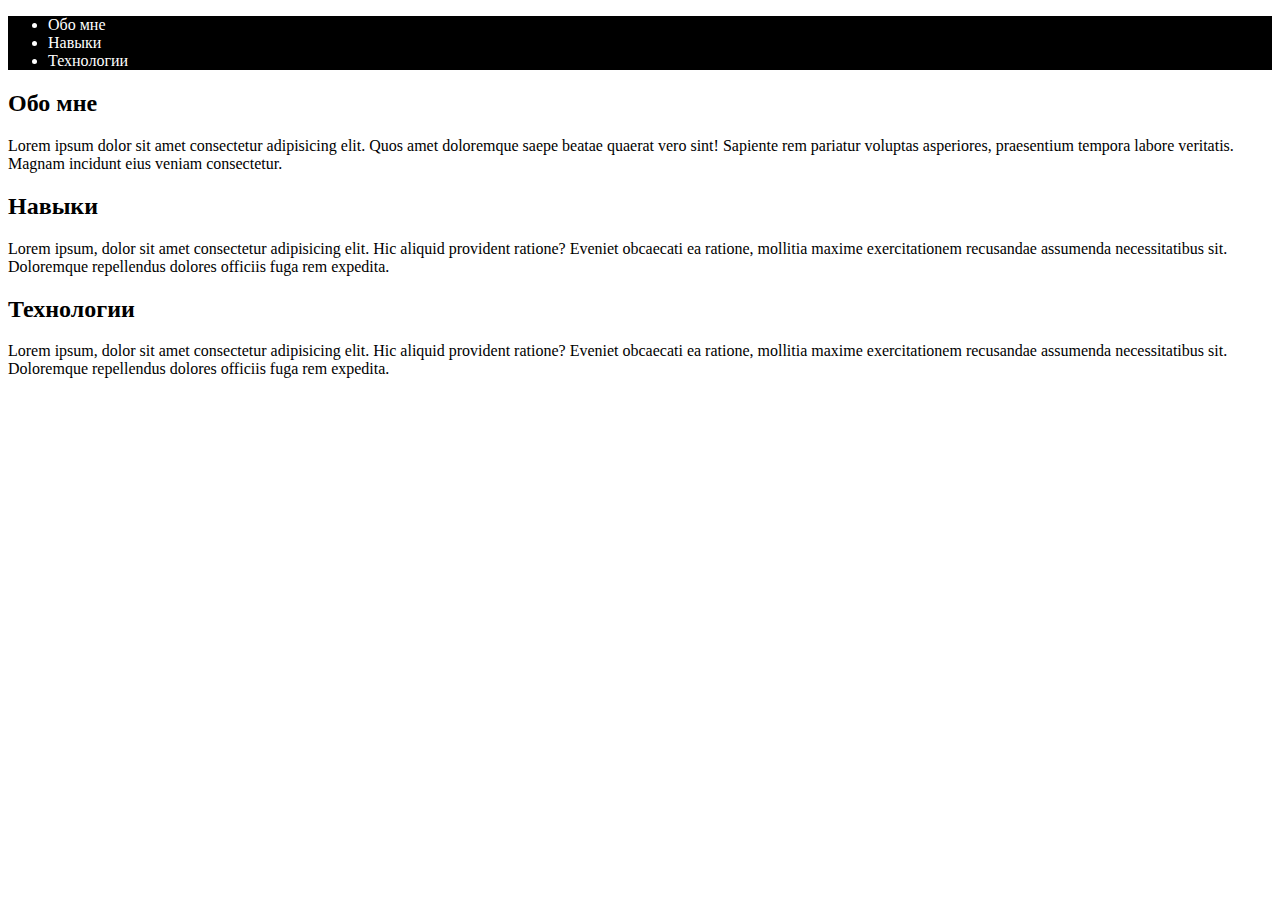
==== index.html @ c86a75dd "231-3213 Intro" ====
<!DOCTYPE html>
<html lang="ru">
    <head>
        <meta charset="UTF-8">
        <meta name="viewport" content="width=device-width, initial-scale=1.0">
        <title>Веб-разработчик</title>
        <link rel="stylesheet" href = "style.css">
    </head>
    <body>
        <header>
            <nav>
                <ul>
                    <li>Обо мне</li>
                    <li>Навыки</li>
                    <li>Технологии</li>
                </ul>
            </nav>
        </header>
        <main>
            <section>
                <h2>Обо мне</h2>
                <p>
                    Lorem ipsum dolor sit amet consectetur adipisicing elit.
                    Quos amet doloremque saepe beatae quaerat vero sint! Sapiente rem pariatur voluptas asperiores, praesentium tempora labore veritatis.
                    Magnam incidunt eius veniam consectetur.
                </p>
            </section>
            <section>
                <h2>Навыки</h2>
                <p>
                    Lorem ipsum, dolor sit amet consectetur adipisicing elit. Hic aliquid provident ratione? 
                    Eveniet obcaecati ea ratione, mollitia maxime exercitationem recusandae assumenda necessitatibus sit. 
                    Doloremque repellendus dolores officiis fuga rem expedita.
                </p>
            </section>
            <section>
                <h2>Технологии</h2>
                <p>
                    Lorem ipsum, dolor sit amet consectetur adipisicing elit. Hic aliquid provident ratione? 
                    Eveniet obcaecati ea ratione, mollitia maxime exercitationem recusandae assumenda necessitatibus sit. 
                    Doloremque repellendus dolores officiis fuga rem expedita.
                </p>
            </section>
        </main>
    </body>
</html>
---- style.css ----
header{
    background-color: black;
    color: white;
}
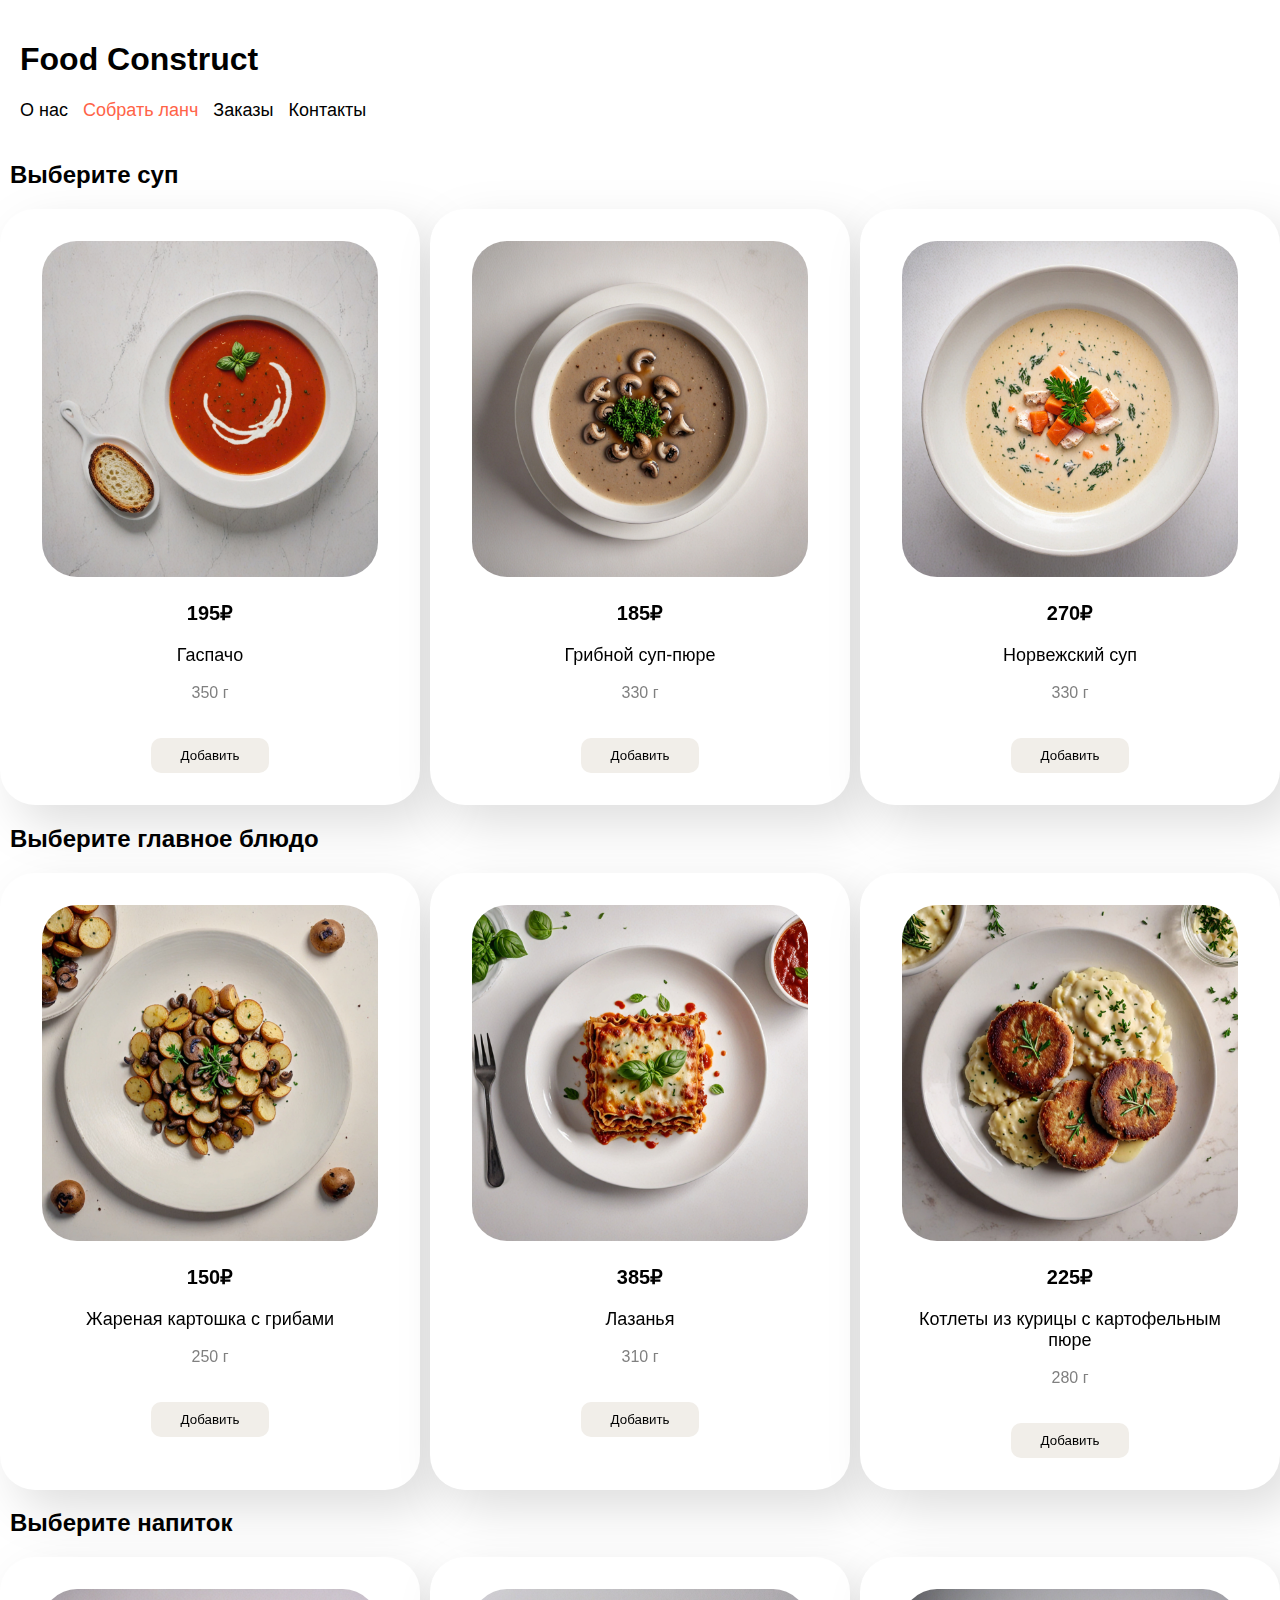
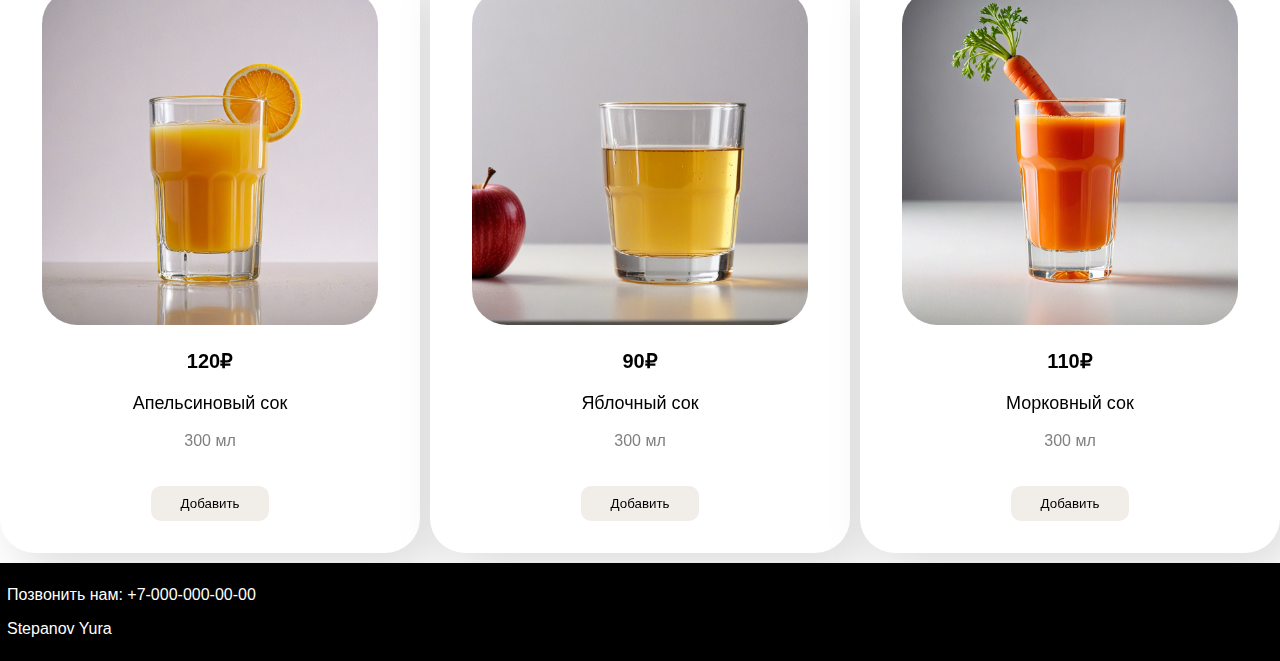
==== commit 7acf621d: "lab_2" ====
--- a/index.html
+++ b/index.html
@@ -1,46 +1,111 @@
-<!DOCTYPE html>
-<html lang="ru">
-    <head>
-        <meta charset="UTF-8">
-        <meta name="viewport" content="width=device-width, initial-scale=1.0">
-        <title>Веб-разработчик</title>
-        <link rel="stylesheet" href = "style.css">
-    </head>
-    <body>
-        <header>
-            <nav>
-                <ul>
-                    <li>Обо мне</li>
-                    <li>Навыки</li>
-                    <li>Технологии</li>
-                </ul>
-            </nav>
-        </header>
-        <main>
-            <section>
-                <h2>Обо мне</h2>
-                <p>
-                    Lorem ipsum dolor sit amet consectetur adipisicing elit.
-                    Quos amet doloremque saepe beatae quaerat vero sint! Sapiente rem pariatur voluptas asperiores, praesentium tempora labore veritatis.
-                    Magnam incidunt eius veniam consectetur.
-                </p>
-            </section>
-            <section>
-                <h2>Навыки</h2>
-                <p>
-                    Lorem ipsum, dolor sit amet consectetur adipisicing elit. Hic aliquid provident ratione? 
-                    Eveniet obcaecati ea ratione, mollitia maxime exercitationem recusandae assumenda necessitatibus sit. 
-                    Doloremque repellendus dolores officiis fuga rem expedita.
-                </p>
-            </section>
-            <section>
-                <h2>Технологии</h2>
-                <p>
-                    Lorem ipsum, dolor sit amet consectetur adipisicing elit. Hic aliquid provident ratione? 
-                    Eveniet obcaecati ea ratione, mollitia maxime exercitationem recusandae assumenda necessitatibus sit. 
-                    Doloremque repellendus dolores officiis fuga rem expedita.
-                </p>
-            </section>
-        </main>
-    </body>
-</html>+<!DOCTYPE html>
+<html lang="ru">
+    <head>
+        <meta charset="UTF-8">
+        <meta name="viewport" content="width=device-width, initial-scale=1.0">
+        <title>Собрать ланч - Food Construct</title>
+        <link rel="stylesheet" href="styles.css"> <!-- Подключение общих стилей -->
+        <link rel="stylesheet" href="lunch.css"> <!-- Подключение стилей для страницы Собрать ланч -->
+    </head>
+    <body>
+        <header>
+            <div>
+                <h1>Food Construct</h1>
+            </div>
+            <nav class="menu">
+                <a class="nav-btn" href="https://stepanov-lab1.netlify.app">О нас</a>
+                <a href="" class="active">Собрать ланч</a>
+                <a class="nav-btn" href="">Заказы</a>
+                <a class="nav-btn" href="#contacts">Контакты</a>
+            </nav>
+        </header>
+        <main>
+            <div class="container">
+                <section>
+                    <h2>Выберите суп</h2>
+                    <div class="menu-grid">
+                        <div>
+                            <img src="gazpacho.jpg" alt="Гаспачо">
+                            <p class="price">195&#x20bd</p>
+                            <p class="name">Гаспачо</p>
+                            <p class="weight">350 г</p>
+                            <button>Добавить</button>
+                        </div>
+                        <div>
+                            <img src="mushroom_soup.jpg" alt="Грибной суп-пюре">
+                            <p class="price">185&#x20bd</p>
+                            <p class="name">Грибной суп-пюре</p>
+                            <p class="weight">330 г</p>
+                            <button>Добавить</button>
+                        </div>
+                        <div>
+                            <img src="norwegian_soup.jpg" alt="Норвежский суп">
+                            <p class="price">270&#x20bd</p>
+                            <p class="name">Норвежский суп</p>
+                            <p class="weight">330 г</p>
+                            <button>Добавить</button>
+                        </div>
+                    </div>
+                </section>
+                <section>
+                    <h2>Выберите главное блюдо</h2>
+                    <div class="menu-grid">
+                        <div>
+                            <img src="potatoesmushrooms.jpg" alt="Жареная картошка с грибами">
+                            <p class="price">150&#x20bd</p>
+                            <p class="name">Жареная картошка с грибами</p>
+                            <p class="weight">250 г</p>
+                            <button>Добавить</button>
+                        </div>
+                        <div>
+                            <img src="lasagna.jpg" alt="Лазанья">
+                            <p class="price">385&#x20bd</p>
+                            <p class="name">Лазанья</p>
+                            <p class="weight">310 г</p>
+                            <button>Добавить</button>
+                        </div>
+                        <div>
+                            <img src="chickencutlet.jpg" alt="Котлеты из курицы с картофельным пюре">
+                            <p class="price">225&#x20bd</p>
+                            <p class="name">Котлеты из курицы с картофельным пюре</p>
+                            <p class="weight">280 г</p>
+                            <button>Добавить</button>
+                        </div>
+                    </div>
+                </section>
+                <section>
+                    <h2>Выберите напиток</h2>
+                    <div class="menu-grid">
+                        <div>
+                            <img src="orangejuice.jpg" alt="Апельсиновый сок">
+                            <p class="price">120&#x20bd</p>
+                            <p class="name">Апельсиновый сок</p>
+                            <p class="weight">300 мл</p>
+                            <button>Добавить</button>
+                        </div>
+                        <div>
+                            <img src="applejuice.jpg" alt="Яблочный сок">
+                            <p class="price">90&#x20bd</p>
+                            <p class="name">Яблочный сок</p>
+                            <p class="weight">300 мл</p>
+                            <button>Добавить</button>
+                        </div>
+                        <div>
+                            <img src="carrotjuice.jpg" alt="Морковный сок">
+                            <p class="price">110&#x20bd </p>
+                            <p class="name">Морковный сок</p>
+                            <p class="weight">300 мл</p>
+                            <button>Добавить</button>
+                        </div>
+                    </div>
+                </section>
+            </div>
+        </main>
+        <footer id="contacts">
+            <div class="contact">
+                <p>Позвонить нам: +7-000-000-00-00</p>
+                <p>Stepanov Yura</p>
+            </div>
+        </footer>
+    </body>
+</html>
--- a/lunch.css
+++ b/lunch.css
@@ -0,0 +1,138 @@
+body {
+    font-family: 'Arial', sans-serif;
+    margin: 0;
+    padding: 0;
+    display: flex;
+    flex-direction: column;
+}
+
+main {
+    flex-grow: 1;
+}
+
+header {
+    display: grid;
+    align-items: center;
+    padding: 20px;
+    background-color: #fff;
+}
+
+nav {
+    display: flex;
+    gap: 15px;
+}
+
+nav a {
+    text-decoration: none;
+    color: black;
+    font-size: 18px;
+}
+
+nav a.active {
+    color: tomato;
+}
+
+.menu-grid {
+    display: grid;
+    grid-template-columns: repeat(3, 1fr);
+    gap: 10px;
+}
+
+h2 {
+    padding-left: 10px;
+}
+
+section>div>div {
+    background-color: white;
+    padding: 30px 40px;
+    border-radius: 35px;
+    text-align: center;
+    position: relative;
+    border: 2px solid transparent;
+    filter: drop-shadow(17px 19px 24px rgba(0, 0, 0, 0.13));
+    cursor: pointer;
+    transition: border 0.3s, background-color 0.3s;
+}
+
+section>div>div img {
+    width: 100%;
+    border-radius: 35px;
+}
+
+section>div>div .price {
+    font-size: 20px;
+    font-weight: bold;
+}
+
+section>div>div .name {
+    font-size: 18px;
+}
+
+section>div>div .weight {
+    color: grey;
+    font-size: 16px;
+}
+
+section>div>div>button {
+    background-color: #f1eee9;
+    border: none;
+    padding: 10px 30px;
+    border-radius: 10px;
+    cursor: pointer;
+    margin-top: 20px;
+}
+
+section>div>div:hover {
+    border: 2px solid tomato;
+}
+
+section>div>div:hover>button {
+    background-color: rgb(181, 169, 169);
+}
+
+footer {
+    text-align: left;
+    padding: 7px;
+    background-color: #000;
+    color: #fff;
+    position: relative;
+    width: 100%;
+}
+
+.container {
+    margin-bottom: 10px;
+}
+
+/* Адаптивность для страницы Собрать ланч */
+@media (max-width: 800px) {
+    .menu-grid {
+        grid-template-columns: repeat(2, 1fr);
+    }
+
+    header, footer {
+        text-align: left;
+    }
+
+    nav {
+        justify-content: space-around;
+    }
+
+    h1, h2 {
+        text-align: left;
+    }
+}
+
+@media (max-width: 600px) {
+    .menu-grid {
+        grid-template-columns: 1fr;
+    }
+
+    nav {
+        flex-direction: column;
+        align-items: center;
+    }
+
+    nav a {
+        font-size: 22px;
+    }
+}
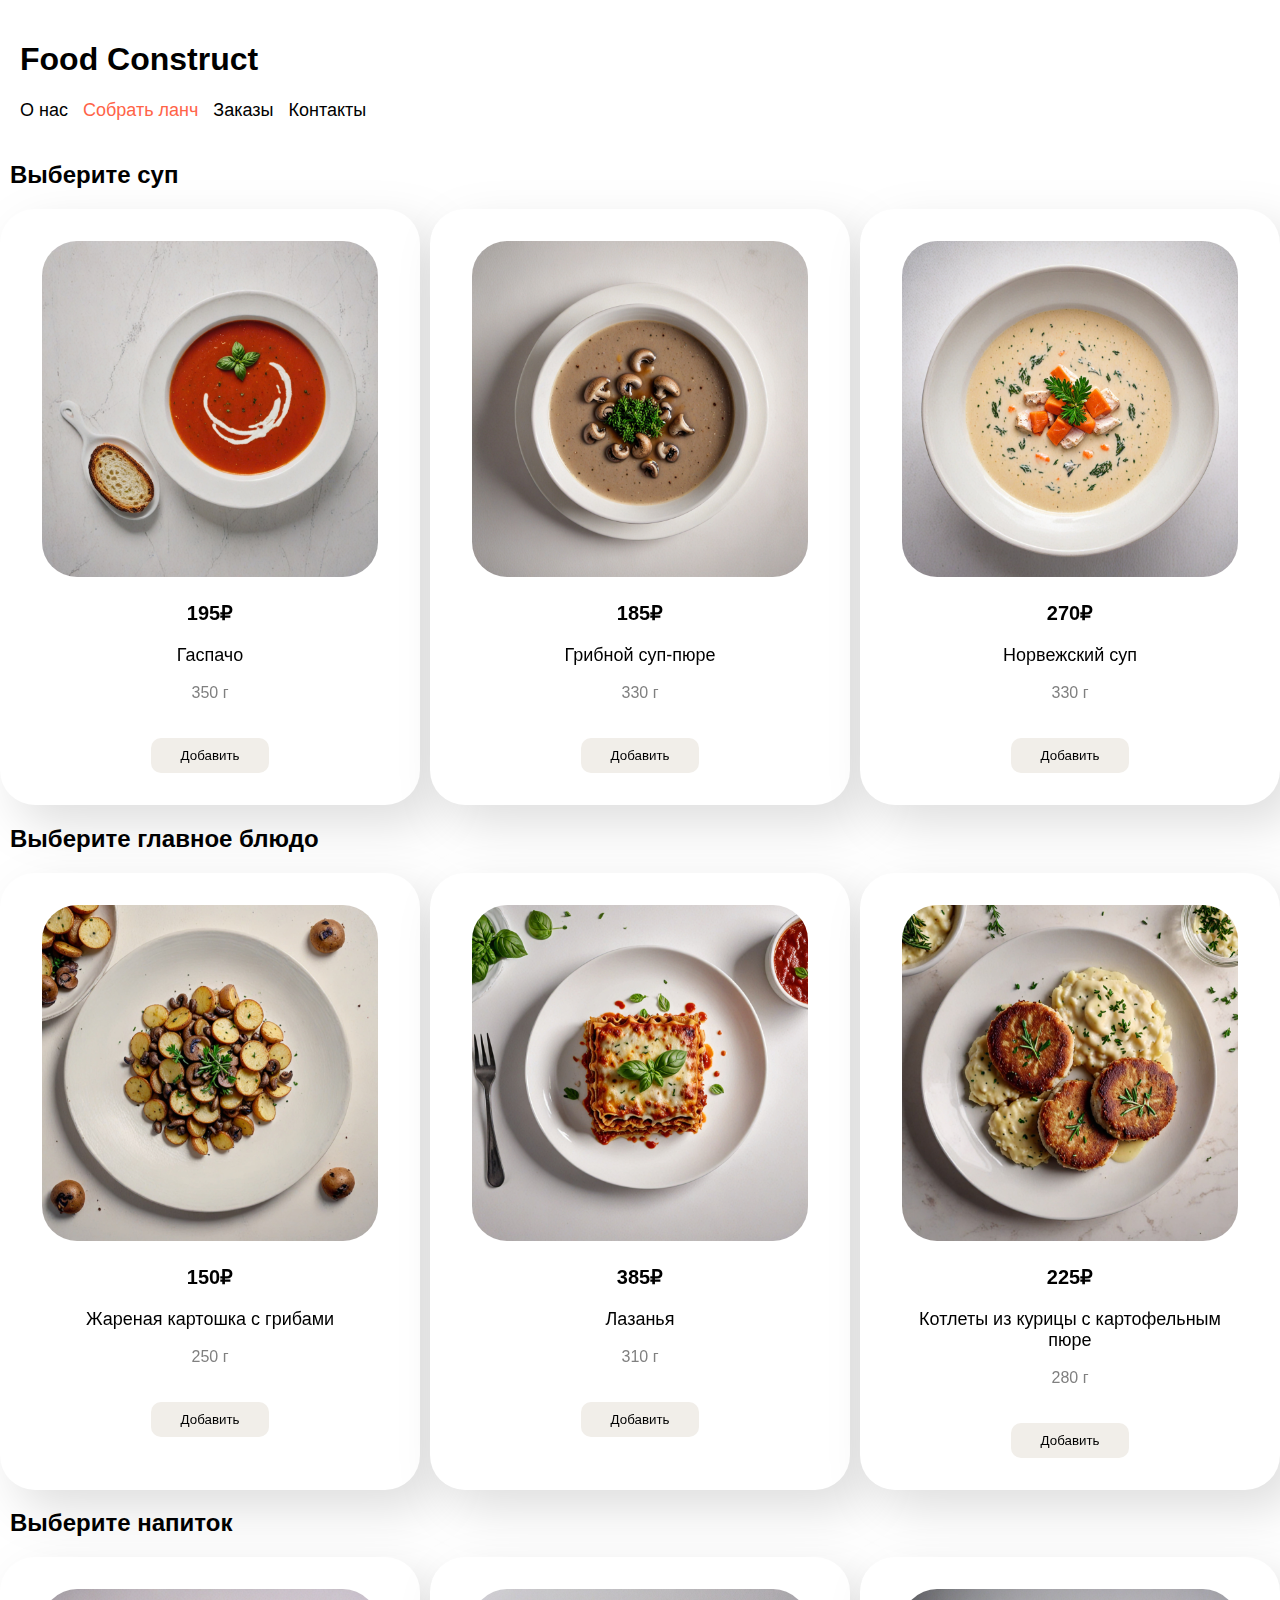
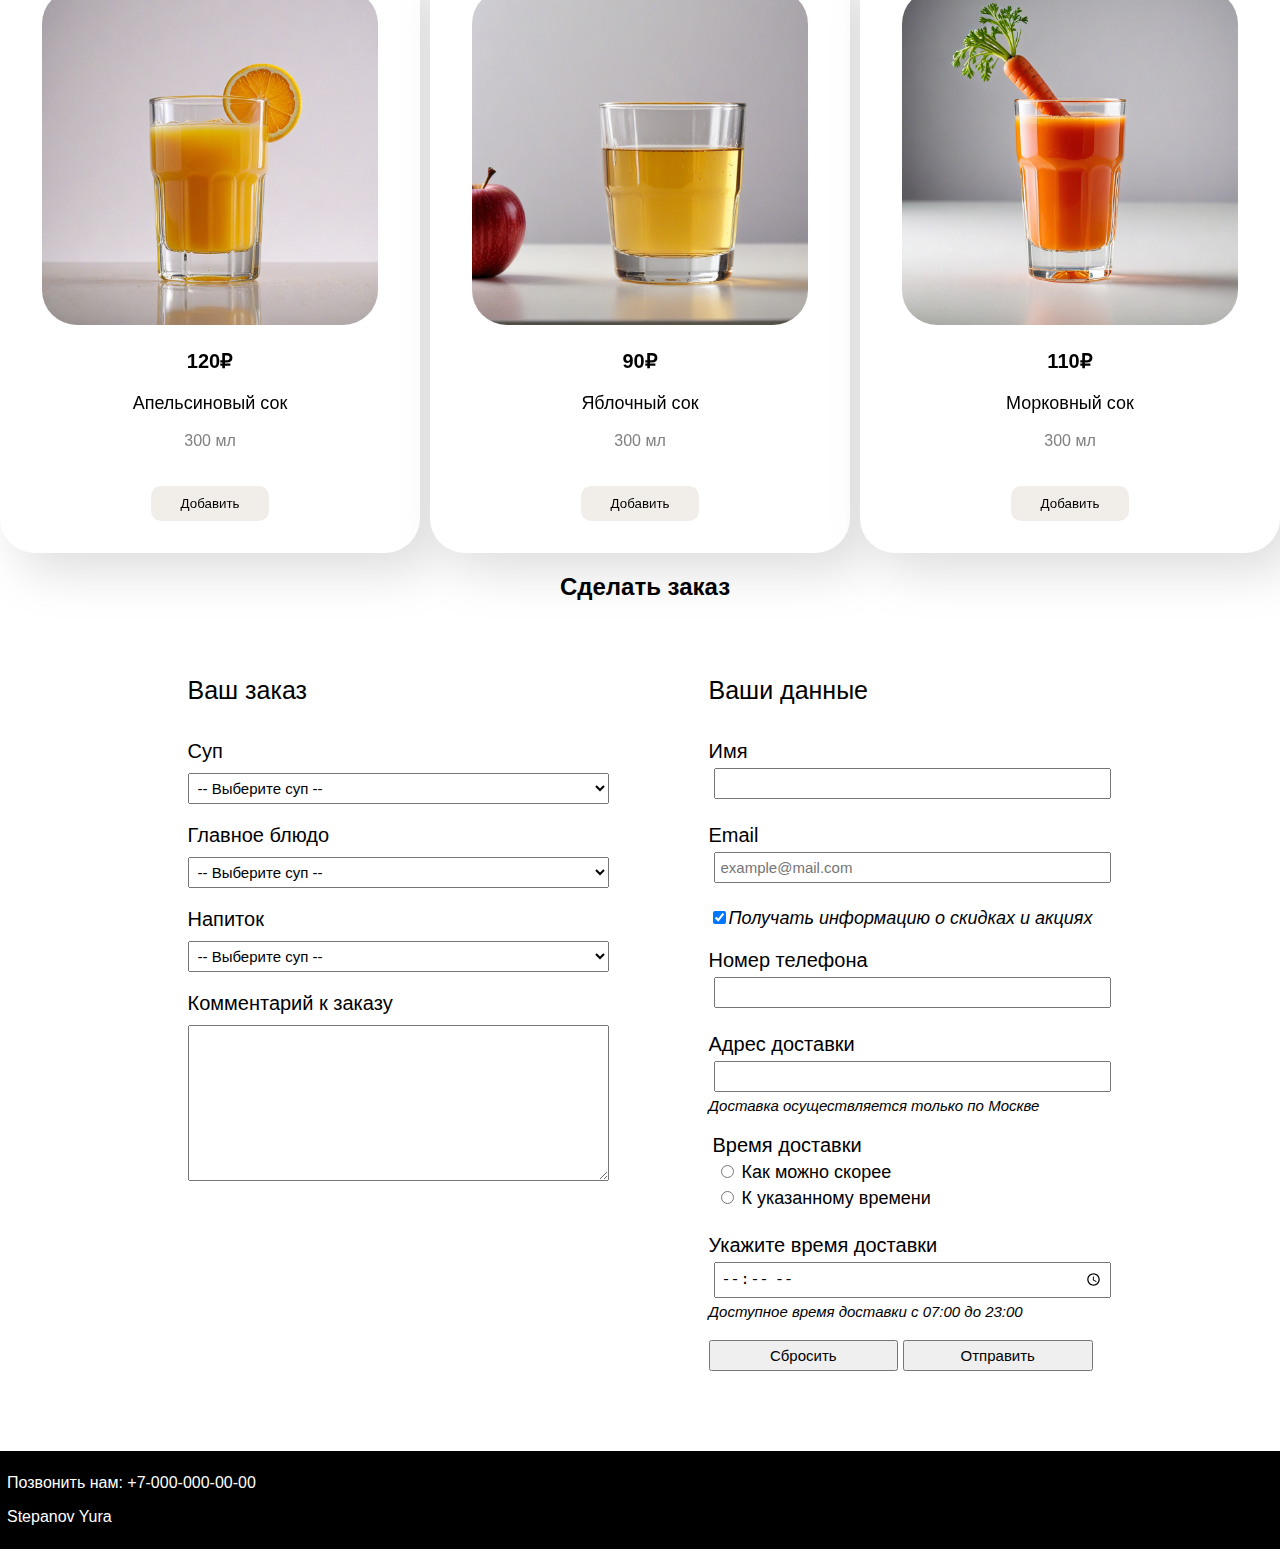
==== commit e98eb3dc: "lab2-3" ====
--- a/index.html
+++ b/index.html
@@ -13,8 +13,8 @@
                 <h1>Food Construct</h1>
             </div>
             <nav class="menu">
-                <a class="nav-btn" href="https://stepanov-lab1.netlify.app">О нас</a>
-                <a href="" class="active">Собрать ланч</a>
+                <a class="nav-btn" href="https://resplendent-sherbet-05e8b4.netlify.app/">О нас</a>
+                <a href="https://fantastic-creponne-952c65.netlify.app" class="active">Собрать ланч</a>
                 <a class="nav-btn" href="">Заказы</a>
                 <a class="nav-btn" href="#contacts">Контакты</a>
             </nav>
@@ -22,7 +22,7 @@
         <main>
             <div class="container">
                 <section>
-                    <h2>Выберите суп</h2>
+                    <h2>Выберите суп</h2> 
                     <div class="menu-grid">
                         <div>
                             <img src="gazpacho.jpg" alt="Гаспачо">
@@ -99,6 +99,91 @@
                         </div>
                     </div>
                 </section>
+
+                <div class="orderform">
+                    <h2>Сделать заказ</h2>
+                    <form method="POST" action="https://httpbin.org/post">
+                        <div class="client-order">
+                            <h3>Ваш заказ</h3>
+                            <label for="soup-select">Суп</label>
+                            <select name="soup" id="soup-select" required>
+                                <option value="">-- Выберите суп --</option>
+                                <option value="gaspacho">Гаспачо</option>
+                                <option value="mushroom-soup">Грибной суп</option>
+                                <option value="norvegian-soup">Норвежский суп</option>
+                            </select>
+        
+                            <label for="maindish-select">Главное блюдо</label>
+                            <select name="main-dish" id="maindish-select" required>
+                                <option value="">-- Выберите суп --</option>
+                                <option value="potato">Жареная картошка с грибами</option>
+                                <option value="lasagna">Лазанья</option>
+                                <option value="cutlets">Котлеты из курицы с картофельным пюре</option>
+                            </select>
+        
+                            <label for="drink-select">Напиток</label>
+                            <select name="drink" id="drink-select" required>
+                                <option value="">-- Выберите суп --</option>
+                                <option value="orange-juice">Апельсиновый сок</option>
+                                <option value="apple-juice">Яблочный сок</option>
+                                <option value="carrot-juice">Морковный сок</option>
+                            </select>
+        
+                            <label for="comment">Комментарий к заказу</label>
+                            <textarea name="order-comment" id="comment" cols="50" rows="10"></textarea>
+                        </div>
+        
+                        <div class="client-info">
+                            <h3>Ваши данные</h3>
+                            <div class="inputtext">
+                                <label for="client-name">Имя</label>
+                                <input type="text" id="client-name" name="c-name" required>
+                            </div>
+        
+                            <div class="inputtext">
+                                <label for="client-email">Email</label>
+                                <input type="email" id="client-email" name="c-email" placeholder="example@mail.com" required>
+                            </div>
+        
+                            <div class="agree-sales">   
+                                <label><input type="checkbox" id="agree" name="agree" checked>Получать информацию о скидках и акциях</label>
+                            </div>
+        
+                            <div class="inputtext">
+                                <label for="client-tel">Номер телефона</label>
+                                <input type="tel" id="client-tel" name="c-tel" required>
+                            </div>
+        
+                            <div class="inputtext">
+                                <label for="client-address">Адрес доставки</label>
+                                <input type="text" id="client-address" name="c-address" required>
+                                <label class="small-label" for="client-address">Доставка осуществляется только по Москве</label>
+                            </div>
+        
+                            <fieldset class="order-speed">
+                                <legend>Время доставки</legend>
+                                <div>
+                                    <input type="radio" name="speed" value="fast" id="order-fast" required>
+                                    <label for="order-fast">Как можно скорее</label>
+                                </div>
+                                <div>
+                                    <input type="radio" name="speed" value="accuracy" id="order-accuracy">
+                                    <label for="order-accuracy">К указанному времени</label>
+                                </div>
+                            </fieldset>
+        
+                            <div class="inputtext">
+                                <label for="orders-time">Укажите время доставки</label>
+                                <input type="time" name="order-time" id="orders-time" min="07:00" max="23:00" step="300" required>
+                                <label class="small-label" for="orders-time">Доступное время доставки с 07:00 до 23:00</label>
+                            </div>
+                            <div class="buttons">
+                                <button type="reset">Сбросить</button>
+                                <button type="submit">Отправить</button>
+                            </div>    
+                        </div>
+                    </form>
+                </div>
             </div>
         </main>
         <footer id="contacts">
--- a/lunch.css
+++ b/lunch.css
@@ -103,6 +103,126 @@
     margin-bottom: 10px;
 }
 
+.orderform {
+    margin-bottom: 50px;
+    display: flex;
+    flex-direction: column;
+    align-items: center;
+}
+
+.orderform > h2 {
+    text-align: center;
+}
+
+form {
+    margin: 0;
+    padding: 0;
+    display: flex;
+    flex-direction: row;
+    align-items: baseline;
+    gap: 100px;
+    font-size: 20px;
+    font-weight: 400;
+    padding: 30px 40px 30px 40px;
+}
+
+h3 {
+    font-size: 25px;
+    font-style:normal;
+    font-weight: 500;
+}
+
+.client-order {
+    margin: 0;
+    padding: 0;
+    display: flex;
+    flex-direction: column;
+    justify-content:space-between;
+    gap: 10px;
+}
+
+.client-info {
+    margin: 0;
+    padding: 0;
+    display: flex;
+    flex-direction: column;
+    justify-content:space-between;
+    gap: 10px;
+}
+
+label {
+    margin: 0;
+}
+
+select {
+    padding: 5px;
+    margin: 0;
+    margin-bottom: 10px;
+    font-size: 15px;
+    font-style: normal;
+    font-weight: 400;
+    width: 100%;
+    height: 100%;
+}
+
+.inputtext {
+    margin: 0;
+    padding: 0;
+    margin-bottom: 10px;
+    display: flex;
+    flex-direction: column;
+}
+
+.inputtext > input{
+    padding: 5px;
+    margin: 5px;
+    font-size: 15px;
+    font-style: normal;
+    font-weight: 400;
+    width: 100%;
+    height: 100%;
+}
+
+.agree-sales{
+    font-size: 18px;
+    font-style: italic;
+    margin-bottom: 10px;
+}
+
+.small-label {
+    font-size: 15px;
+    font-style:italic;
+    font-weight: 400;
+}
+
+fieldset {
+    padding: 0;
+    border-style: hidden;
+}
+
+.order-speed {
+    margin-bottom: 10px;
+}
+
+.order-speed > div {
+    font-size: 18px;
+    font-style: normal;
+    margin: 5px;
+}
+
+.buttons {
+    display: flex;
+    flex-direction: row;
+    gap: 5px;
+}
+
+.buttons > button{
+    flex: 1;
+    padding: 5px;
+    font-size: 15px;
+    font-style:normal;
+}
+
 /* Адаптивность для страницы Собрать ланч */
 @media (max-width: 800px) {
     .menu-grid {
@@ -126,9 +246,9 @@
     .menu-grid {
         grid-template-columns: 1fr;
     }
-
+ 
     nav {
-        flex-direction: column;
+        flex-direction: column; 
         align-items: center;
     }
 
